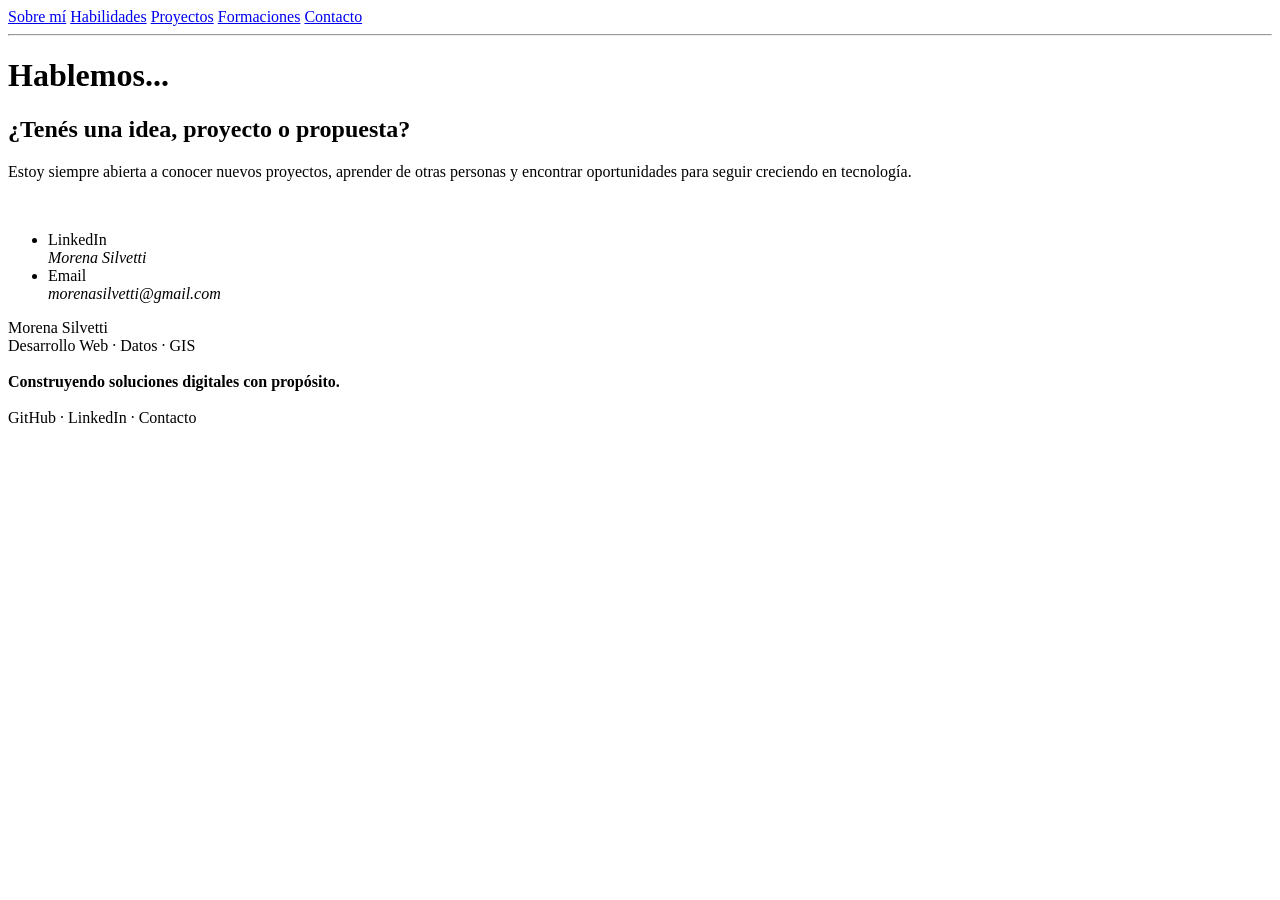
==== Portfolio/pages/contacto.html @ b26dd1dd "Primer commit Pre entrega 1 - Desarrollo web: CoderHouse" ====
<!DOCTYPE html>
<html>
    <head>
        <meta charset="UTF-8">
        <title>Morena Silvetti</title>
    </head>
    <body>
        <nav>            
            <a href="personal.html">Sobre mí</a>
            <a href="habilidades.html">Habilidades</a>
            <a href="proyectos.html">Proyectos</a>
            <a href="formaciones.html">Formaciones</a>
            <a href="contacto.html">Contacto</a>
         </nav>

         <hr>

        <h1>Hablemos...</h1>
        <h2>¿Tenés una idea, proyecto o propuesta?</h2>
        <p>Estoy siempre abierta a conocer nuevos proyectos, aprender de otras personas y encontrar oportunidades 
            para seguir creciendo en tecnología.</p>
           <br>
          
         <ul>
            <li>LinkedIn <br>
            <em>Morena Silvetti</em></li>            
            <li>Email <br>
            <em>morenasilvetti@gmail.com</em></li>            
         </ul>


<footer>
    Morena Silvetti <br>
Desarrollo Web · Datos · GIS <br>
<br>
<strong>Construyendo soluciones digitales con propósito.</strong>  <br>
<br>
GitHub · LinkedIn · Contacto <br>
</footer>
    </body>
</html>
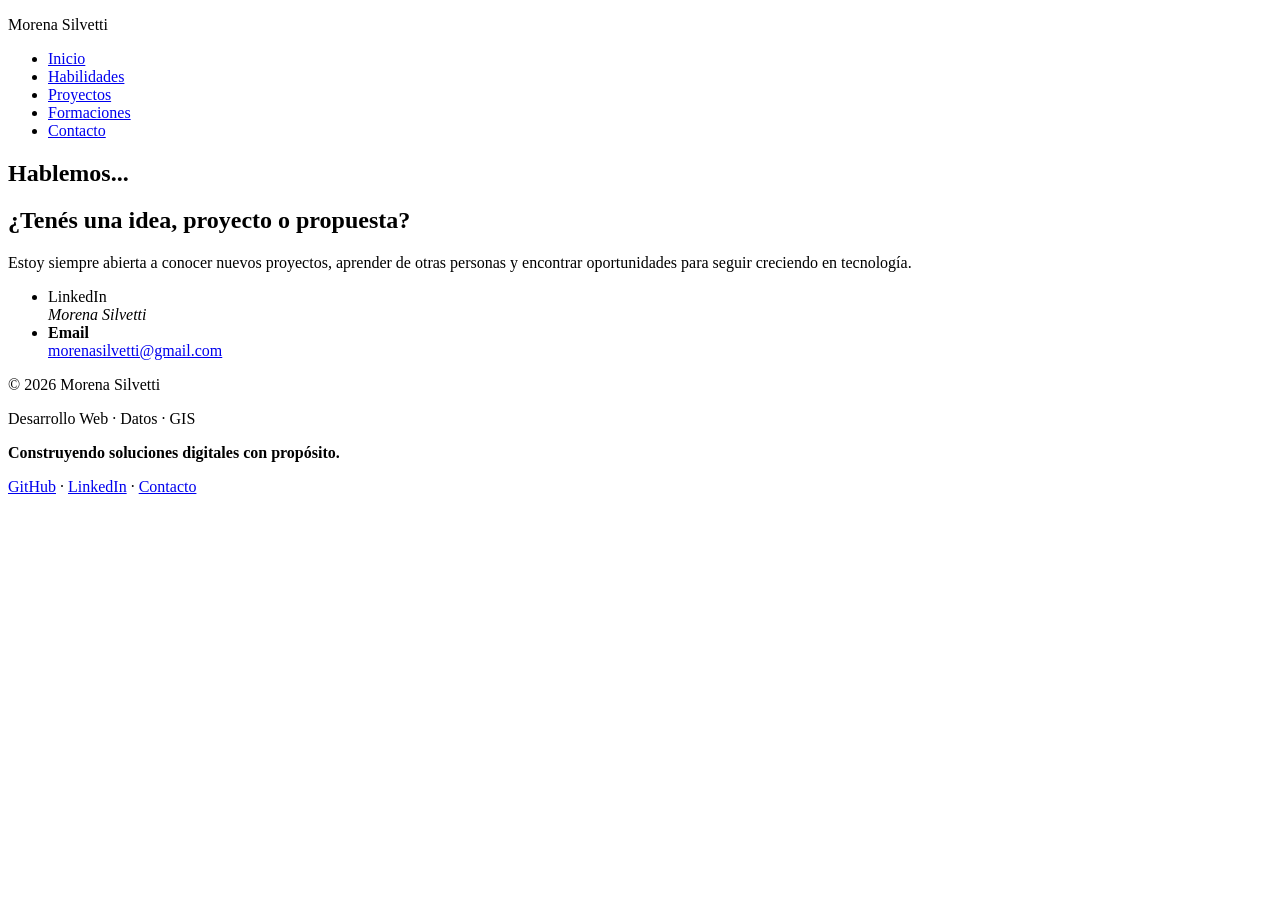
==== commit 35a5ce54: "Add files via upload" ====
--- a/Portfolio/pages/contacto.html
+++ b/Portfolio/pages/contacto.html
@@ -1,41 +1,59 @@
 <!DOCTYPE html>
-<html>
-    <head>
-        <meta charset="UTF-8">
-        <title>Morena Silvetti</title>
-    </head>
-    <body>
-        <nav>            
-            <a href="personal.html">Sobre mí</a>
-            <a href="habilidades.html">Habilidades</a>
-            <a href="proyectos.html">Proyectos</a>
-            <a href="formaciones.html">Formaciones</a>
-            <a href="contacto.html">Contacto</a>
-         </nav>
+<html lang="es">
 
-         <hr>
+<head>
+    <meta charset="UTF-8">
+    <meta name="viewport" content="width=device-width, initial-scale=1.0">
+    <title>Morena Silvetti</title>
+</head>
 
-        <h1>Hablemos...</h1>
-        <h2>¿Tenés una idea, proyecto o propuesta?</h2>
-        <p>Estoy siempre abierta a conocer nuevos proyectos, aprender de otras personas y encontrar oportunidades 
-            para seguir creciendo en tecnología.</p>
-           <br>
-          
-         <ul>
-            <li>LinkedIn <br>
-            <em>Morena Silvetti</em></li>            
-            <li>Email <br>
-            <em>morenasilvetti@gmail.com</em></li>            
-         </ul>
+<body>
+    <header>
+        <p>Morena Silvetti</p>
+        <nav>
+            <ul>
+                <li><a href="../index.html">Inicio</a></li>
+                <li><a href="habilidades.html">Habilidades</a></li>
+                <li><a href="proyectos.html">Proyectos</a></li>
+                <li><a href="formaciones.html">Formaciones</a></li>
+                <li><a href="contacto.html">Contacto</a></li>
+            </ul>
+        </nav>
+    </header>
+
+    <main>
+        <section>
+            <h1>Hablemos...</h1>
+            <h2>¿Tenés una idea, proyecto o propuesta?</h2>
+            <p>Estoy siempre abierta a conocer nuevos proyectos, aprender de otras personas y encontrar oportunidades
+                para seguir creciendo en tecnología.</p>
+        </section>
+
+        <section>
+
+            <ul>
+                <li>LinkedIn <br>
+                    <em>Morena Silvetti</em>
+                </li>
+                <li>
+                    <strong>Email</strong> <br>
+                    <a href="mailto:morenasilvetti@gmail.com">morenasilvetti@gmail.com</a>
+                </li>
+            </ul>
+        </section>
+    </main>
 
 
-<footer>
-    Morena Silvetti <br>
-Desarrollo Web · Datos · GIS <br>
-<br>
-<strong>Construyendo soluciones digitales con propósito.</strong>  <br>
-<br>
-GitHub · LinkedIn · Contacto <br>
-</footer>
-    </body>
+    <footer>
+        <p>© 2026 Morena Silvetti</p>
+        <p>Desarrollo Web · Datos · GIS</p>
+        <p><strong>Construyendo soluciones digitales con propósito.</strong></p>
+        <p>
+            <a href="https://github.com/Morenasilvetti" target="_blank">GitHub</a> ·
+            <a href="https://www.linkedin.com/in/morena-silvetti-6aa3b62a1" target="_blank">LinkedIn</a> ·
+            <a href="contacto.html">Contacto</a>
+        </p>
+    </footer>
+</body>
+
 </html>
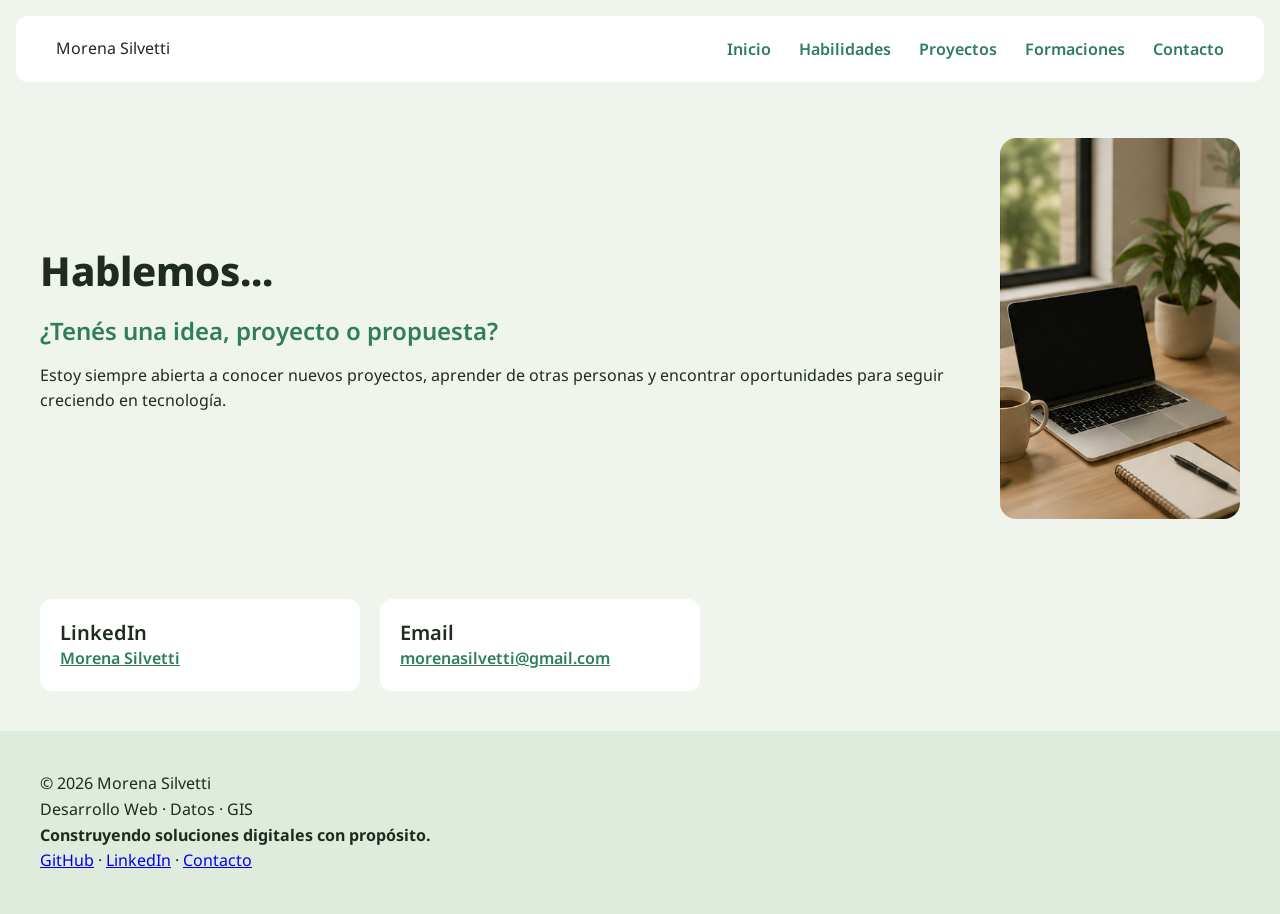
==== commit 40785da2: "Entrega 3" ====
--- a/Portfolio/pages/contacto.html
+++ b/Portfolio/pages/contacto.html
@@ -4,13 +4,15 @@
 <head>
     <meta charset="UTF-8">
     <meta name="viewport" content="width=device-width, initial-scale=1.0">
+    <!-- CSS-->
+    <link rel="stylesheet" href="../styles/styles.css">
     <title>Morena Silvetti</title>
 </head>
 
 <body>
-    <header>
+    <header class="encabezado">
         <p>Morena Silvetti</p>
-        <nav>
+        <nav class="menu">
             <ul>
                 <li><a href="../index.html">Inicio</a></li>
                 <li><a href="habilidades.html">Habilidades</a></li>
@@ -21,30 +23,30 @@
         </nav>
     </header>
 
-    <main>
-        <section>
-            <h1>Hablemos...</h1>
-            <h2>¿Tenés una idea, proyecto o propuesta?</h2>
-            <p>Estoy siempre abierta a conocer nuevos proyectos, aprender de otras personas y encontrar oportunidades
-                para seguir creciendo en tecnología.</p>
+    <main class="contenido">
+        <section class="contenedor">
+            <div class="contenedor-texto">
+                <h1>Hablemos...</h1>
+                <h2>¿Tenés una idea, proyecto o propuesta?</h2>
+                <p>Estoy siempre abierta a conocer nuevos proyectos, aprender de otras personas y encontrar
+                    oportunidades para seguir creciendo en tecnología.</p>
+            </div>
+            <img class="imagen-contacto" src="../assets/img/contacto.jpg" alt="computadora portátil">
         </section>
 
-        <section>
-
-            <ul>
-                <li>LinkedIn <br>
-                    <em>Morena Silvetti</em>
-                </li>
-                <li>
-                    <strong>Email</strong> <br>
-                    <a href="mailto:morenasilvetti@gmail.com">morenasilvetti@gmail.com</a>
-                </li>
-            </ul>
+        <section class="tarjetas">
+            <article class="card">
+                <h2>LinkedIn</h2>
+                <p><a href="https://www.linkedin.com/in/morena-silvetti-6aa3b62a1" target="_blank">Morena Silvetti</a></p>
+            </article>
+            <article class="card">
+                <h2>Email</h2>
+                <p><a href="mailto:morenasilvetti@gmail.com">morenasilvetti@gmail.com</a></p>
+            </article>
         </section>
     </main>
 
-
-    <footer>
+    <footer class="pie">
         <p>© 2026 Morena Silvetti</p>
         <p>Desarrollo Web · Datos · GIS</p>
         <p><strong>Construyendo soluciones digitales con propósito.</strong></p>
--- a/Portfolio/styles/styles.css
+++ b/Portfolio/styles/styles.css
@@ -0,0 +1,150 @@
+/* Noto Sans */
+@import url('https://fonts.googleapis.com/css2?family=Noto+Sans:ital,wght@0,100..900;1,100..900&display=swap');
+
+/* Reset universal */
+* {
+    box-sizing: border-box;
+    padding: 0;
+    margin: 0;
+}
+
+
+/* Paleta a usar
+   Fondo:      #EFF4EC (verde agrisado muy claro)
+   Superficie: #FFFFFF (navbar y tarjetas)
+   Acento:     #2E7D5B (verde oscuro) - enlaces, botón, h2
+   Texto:      #1E2B1E
+   Footer:     #DFEBDD (banda verde suave)
+*/
+
+/* General */
+body {
+    background-color: #EFF4EC;
+    color: #1E2B1E;
+    font-family: "Noto Sans", sans-serif;
+    margin: 0;
+}
+
+h1 {
+    font-size: 2.5rem;
+    font-weight: 800;
+}
+
+h2 {
+    font-size: 1.5rem;
+    font-weight: 600;
+    color: #2E7D5B;
+}
+
+p {
+    font-size: 1rem;
+    line-height: 1.6;
+}
+
+/* Header y nav */
+.encabezado {
+    background-color: #FFFFFF;
+    padding: 20px 40px;
+    display: flex;
+    justify-content: space-between;
+    align-items: center;
+    border-radius: 12px;
+    margin: 16px;
+}
+
+.menu ul {
+    display: flex;
+    gap: 28px;
+}
+
+.menu li {
+    list-style: none;
+}
+
+.menu a {
+    color: #2E7D5B;
+    font-weight: 600;
+    text-decoration: none;
+}
+
+/*Contenedores*/
+
+.contenedor {
+    display: flex;
+    align-items: center;
+    gap: 40px;
+    padding: 40px;
+}
+
+.contenedor-texto {
+    display: flex;
+    flex-direction: column;
+    gap: 16px;
+    align-items: flex-start;
+}
+
+.contenedor-imagen {
+    width: 45%;
+    border-radius: 16px;
+}
+
+.enlace-destacado {
+    background-color: #2E7D5B;
+    color: #EFF4EC;
+    font-weight: 700;
+    text-decoration: none;
+    padding: 12px 24px;
+    border-radius: 8px;
+}
+
+.contenedor-imagen img {
+    max-width: 100%;
+    border-radius: 16px;
+}
+
+.card a {
+    color: #2E7D5B;
+    font-weight: 600;
+}
+
+/*Tarjetas*/
+
+.tarjetas {
+    display: flex;
+    flex-wrap: wrap;
+    gap: 20px;
+    padding: 40px;
+}
+
+.card {
+    background-color: #FFFFFF;
+    padding: 20px;    
+    border-radius: 12px;
+    width: 320px;
+}
+
+.card h2 {
+    font-size: 1.25rem;
+    color: #1E2B1E;
+}
+
+.card h3 {
+    font-size: 1.25rem;
+    color: #1E2B1E;
+}
+
+.card img {
+    max-width: 100%;
+    border-radius: 8px;
+}
+
+.imagen-contacto {
+    width: 20%;
+    border-radius: 16px;
+}
+
+/* Footer */
+.pie {
+    background-color: #DFEBDD;
+    padding: 40px;
+}
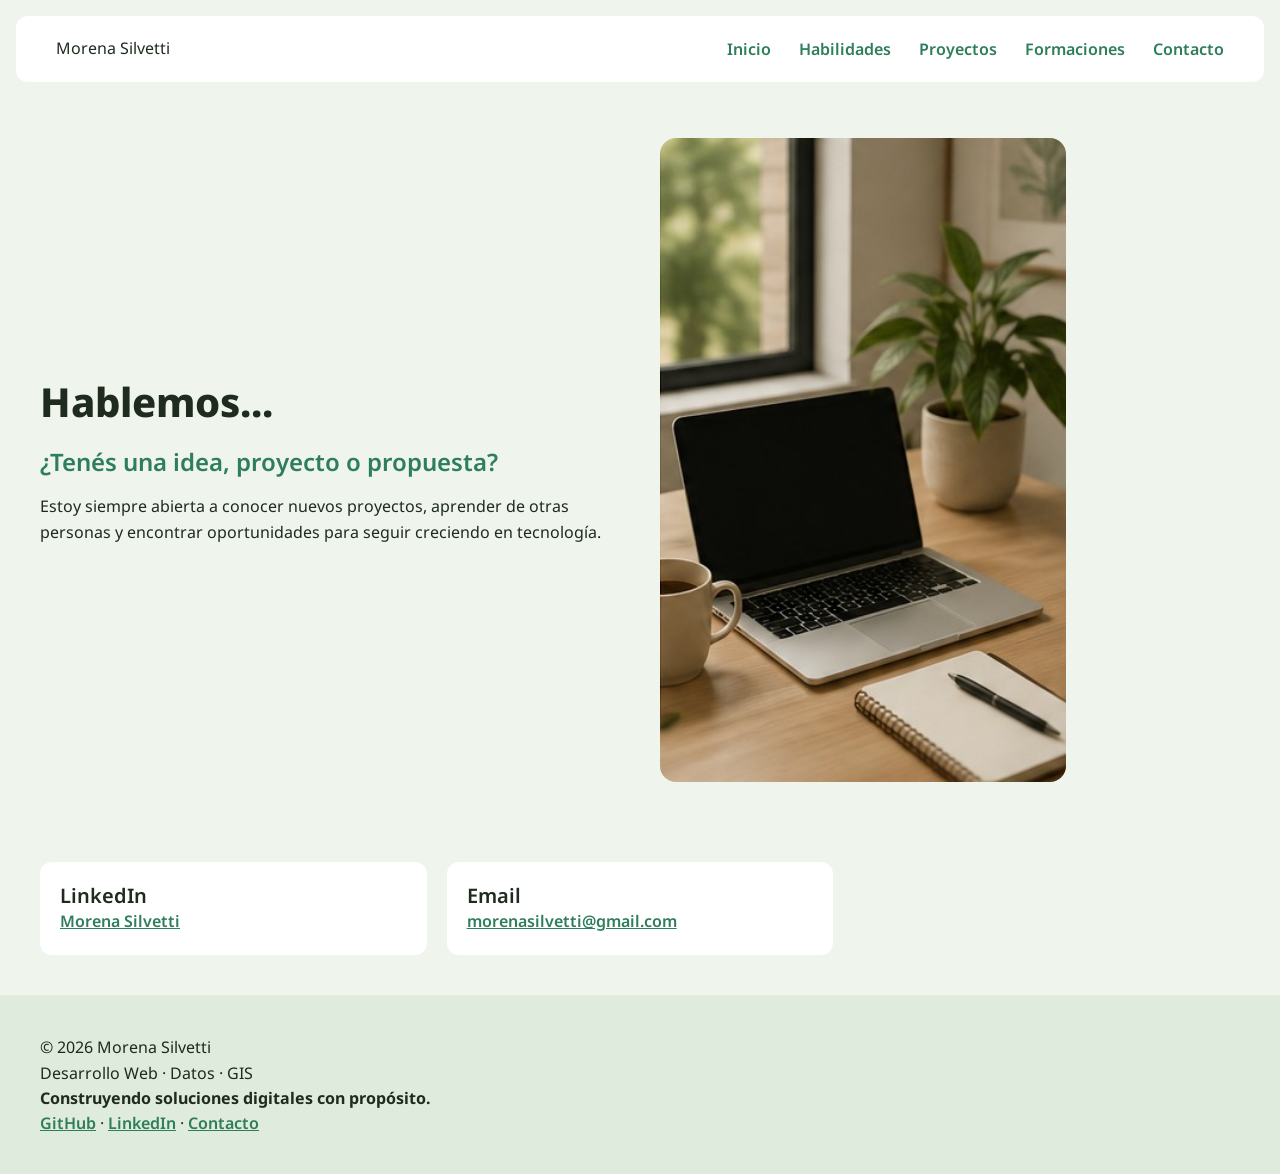
==== commit ec6918b4: "TP4: grid, mobile-first y media query Vista responsive en todos los HTMLs" ====
--- a/Portfolio/pages/contacto.html
+++ b/Portfolio/pages/contacto.html
@@ -46,15 +46,13 @@
         </section>
     </main>
 
-    <footer class="pie">
+        <footer class="pie">
         <p>© 2026 Morena Silvetti</p>
         <p>Desarrollo Web · Datos · GIS</p>
         <p><strong>Construyendo soluciones digitales con propósito.</strong></p>
-        <p>
-            <a href="https://github.com/Morenasilvetti" target="_blank">GitHub</a> ·
-            <a href="https://www.linkedin.com/in/morena-silvetti-6aa3b62a1" target="_blank">LinkedIn</a> ·
-            <a href="contacto.html">Contacto</a>
-        </p>
+        <a href="https://github.com/Morenasilvetti" target="_blank">GitHub</a> ·
+        <a href="https://www.linkedin.com/in/morena-silvetti-6aa3b62a1" target="_blank">LinkedIn</a> ·
+        <a href="contacto.html">Contacto</a>
     </footer>
 </body>
 
--- a/Portfolio/styles/styles.css
+++ b/Portfolio/styles/styles.css
@@ -7,7 +7,6 @@
     padding: 0;
     margin: 0;
 }
-
 
 /* Paleta a usar
    Fondo:      #EFF4EC (verde agrisado muy claro)
@@ -17,21 +16,22 @@
    Footer:     #DFEBDD (banda verde suave)
 */
 
+/* Mobile*/
+
 /* General */
 body {
     background-color: #EFF4EC;
     color: #1E2B1E;
     font-family: "Noto Sans", sans-serif;
-    margin: 0;
 }
 
 h1 {
-    font-size: 2.5rem;
+    font-size: 2rem;
     font-weight: 800;
 }
 
 h2 {
-    font-size: 1.5rem;
+    font-size: 1.25rem;
     font-weight: 600;
     color: #2E7D5B;
 }
@@ -41,20 +41,23 @@
     line-height: 1.6;
 }
 
-/* Header y nav */
+/* Header y nav: apilados en mobile */
 .encabezado {
     background-color: #FFFFFF;
-    padding: 20px 40px;
+    padding: 16px 20px;
     display: flex;
-    justify-content: space-between;
+    flex-direction: column;
     align-items: center;
+    gap: 12px;
     border-radius: 12px;
-    margin: 16px;
+    margin: 12px;
 }
 
 .menu ul {
     display: flex;
-    gap: 28px;
+    flex-wrap: wrap;
+    justify-content: center;
+    gap: 16px;
 }
 
 .menu li {
@@ -67,16 +70,18 @@
     text-decoration: none;
 }
 
-/*Contenedores*/
-
+/* Contenedores*/
 .contenedor {
-    display: flex;
-    align-items: center;
-    gap: 40px;
-    padding: 40px;
+    display: grid;
+    grid-template-areas:
+        "texto"
+        "imagen";
+    gap: 24px;
+    padding: 20px;
 }
 
 .contenedor-texto {
+    grid-area: texto;
     display: flex;
     flex-direction: column;
     gap: 16px;
@@ -84,7 +89,19 @@
 }
 
 .contenedor-imagen {
-    width: 45%;
+    grid-area: imagen;
+    width: 100%;
+    border-radius: 16px;
+}
+
+.contenedor-imagen img {
+    max-width: 100%;
+    border-radius: 16px;
+}
+
+.imagen-contacto {
+    grid-area: imagen;
+    width: 100%;
     border-radius: 16px;
 }
 
@@ -97,30 +114,18 @@
     border-radius: 8px;
 }
 
-.contenedor-imagen img {
-    max-width: 100%;
-    border-radius: 16px;
-}
-
-.card a {
-    color: #2E7D5B;
-    font-weight: 600;
-}
-
-/*Tarjetas*/
-
+/* Tarjetas*/
 .tarjetas {
-    display: flex;
-    flex-wrap: wrap;
+    display: grid;
+    grid-template-columns: 1fr;
     gap: 20px;
-    padding: 40px;
+    padding: 20px;
 }
 
 .card {
     background-color: #FFFFFF;
-    padding: 20px;    
+    padding: 20px;
     border-radius: 12px;
-    width: 320px;
 }
 
 .card h2 {
@@ -138,13 +143,65 @@
     border-radius: 8px;
 }
 
-.imagen-contacto {
-    width: 20%;
-    border-radius: 16px;
+.card a {
+    color: #2E7D5B;
+    font-weight: 600;
 }
 
 /* Footer */
 .pie {
     background-color: #DFEBDD;
-    padding: 40px;
+    padding: 24px 20px;
+}
+
+.pie a {
+    color: #2E7D5B;
+    font-weight: 600;
+}
+
+/* Desktop*/
+@media (min-width: 1024px) {
+
+    h1 {
+        font-size: 2.5rem;
+    }
+
+    h2 {
+        font-size: 1.5rem;
+    }
+
+    /* Navbar vuelve a fila */
+    .encabezado {
+        flex-direction: row;
+        justify-content: space-between;
+        padding: 20px 40px;
+        margin: 16px;
+    }
+
+    .menu ul {
+        gap: 28px;
+    }
+
+    /* Contenedor: de 1 columna a 2 */
+    .contenedor {
+        grid-template-columns: 1fr 1fr;
+        grid-template-areas: "texto imagen";
+        align-items: center;
+        gap: 40px;
+        padding: 40px;
+    }
+
+    .imagen-contacto {
+        width: 70%;
+    }
+
+    /* Tarjetas: de 1 columna a 3 */
+    .tarjetas {
+        grid-template-columns: repeat(3, 1fr);
+        padding: 40px;
+    }
+
+    .pie {
+        padding: 40px;
+    }
 }
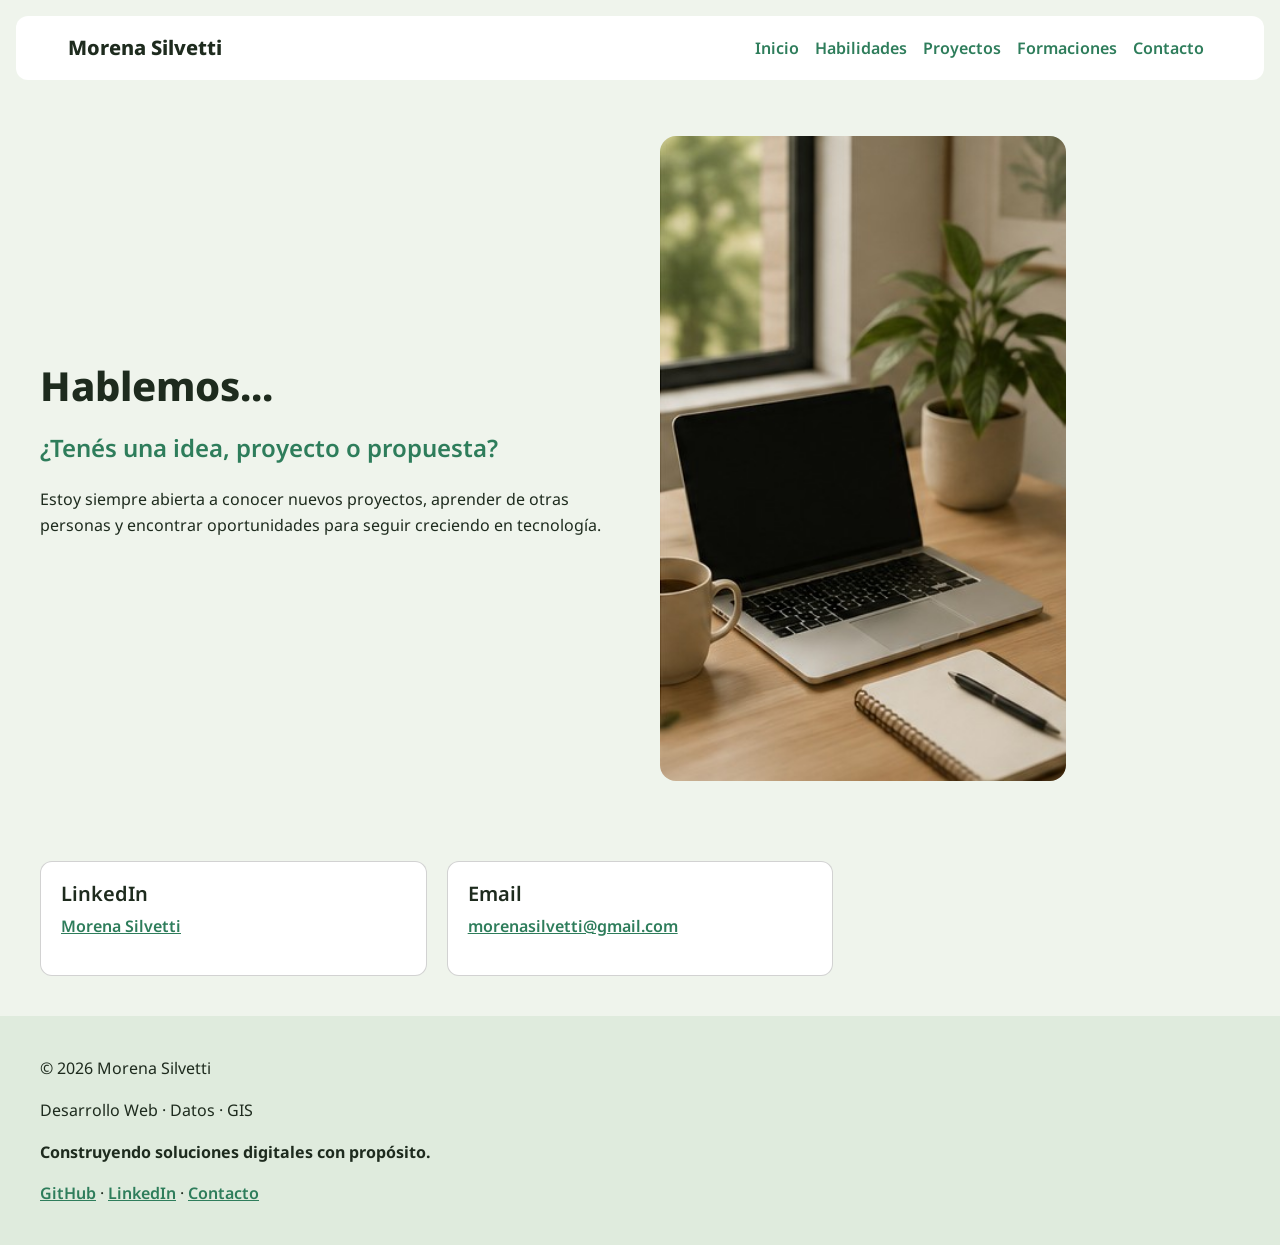
==== commit 4930f78a: "TP5: Integración de Bootstrap" ====
--- a/Portfolio/pages/contacto.html
+++ b/Portfolio/pages/contacto.html
@@ -4,22 +4,32 @@
 <head>
     <meta charset="UTF-8">
     <meta name="viewport" content="width=device-width, initial-scale=1.0">
-    <!-- CSS-->
+    <!-- Bootstrap CSS -->
+    <link href="https://cdn.jsdelivr.net/npm/bootstrap@5.3.3/dist/css/bootstrap.min.css" rel="stylesheet">
+    <!-- CSS propio -->
     <link rel="stylesheet" href="../styles/styles.css">
     <title>Morena Silvetti</title>
 </head>
 
 <body>
-    <header class="encabezado">
-        <p>Morena Silvetti</p>
-        <nav class="menu">
-            <ul>
-                <li><a href="../index.html">Inicio</a></li>
-                <li><a href="habilidades.html">Habilidades</a></li>
-                <li><a href="proyectos.html">Proyectos</a></li>
-                <li><a href="formaciones.html">Formaciones</a></li>
-                <li><a href="contacto.html">Contacto</a></li>
-            </ul>
+    <header>
+        <nav class="navbar navbar-expand-lg nav-propia">
+            <div class="container-fluid">
+                <a class="navbar-brand" href="../index.html">Morena Silvetti</a>
+                <button class="navbar-toggler" type="button" data-bs-toggle="collapse" data-bs-target="#menuNav"
+                    aria-controls="menuNav" aria-expanded="false" aria-label="Abrir menú">
+                    <span class="navbar-toggler-icon"></span>
+                </button>
+                <div class="collapse navbar-collapse" id="menuNav">
+                    <ul class="navbar-nav ms-auto">
+                        <li class="nav-item"><a class="nav-link" href="../index.html">Inicio</a></li>
+                        <li class="nav-item"><a class="nav-link" href="habilidades.html">Habilidades</a></li>
+                        <li class="nav-item"><a class="nav-link" href="proyectos.html">Proyectos</a></li>
+                        <li class="nav-item"><a class="nav-link" href="formaciones.html">Formaciones</a></li>
+                        <li class="nav-item"><a class="nav-link" href="contacto.html">Contacto</a></li>
+                    </ul>
+                </div>
+            </div>
         </nav>
     </header>
 
@@ -31,13 +41,15 @@
                 <p>Estoy siempre abierta a conocer nuevos proyectos, aprender de otras personas y encontrar
                     oportunidades para seguir creciendo en tecnología.</p>
             </div>
-            <img class="imagen-contacto" src="../assets/img/contacto.jpg" alt="computadora portátil">
+            <img class="imagen-contacto" src="../assets/img/contacto.jpg"
+                alt="Escritorio con una notebook, un cuaderno y plantas">
         </section>
 
         <section class="tarjetas">
             <article class="card">
                 <h2>LinkedIn</h2>
-                <p><a href="https://www.linkedin.com/in/morena-silvetti-6aa3b62a1" target="_blank">Morena Silvetti</a></p>
+                <p><a href="https://www.linkedin.com/in/morena-silvetti-6aa3b62a1" target="_blank">Morena
+                        Silvetti</a></p>
             </article>
             <article class="card">
                 <h2>Email</h2>
@@ -46,7 +58,7 @@
         </section>
     </main>
 
-        <footer class="pie">
+    <footer class="pie">
         <p>© 2026 Morena Silvetti</p>
         <p>Desarrollo Web · Datos · GIS</p>
         <p><strong>Construyendo soluciones digitales con propósito.</strong></p>
@@ -54,6 +66,9 @@
         <a href="https://www.linkedin.com/in/morena-silvetti-6aa3b62a1" target="_blank">LinkedIn</a> ·
         <a href="contacto.html">Contacto</a>
     </footer>
+
+    <!-- Bootstrap JS -->
+    <script src="https://cdn.jsdelivr.net/npm/bootstrap@5.3.3/dist/js/bootstrap.bundle.min.js"></script>
 </body>
 
 </html>
--- a/Portfolio/styles/styles.css
+++ b/Portfolio/styles/styles.css
@@ -16,7 +16,7 @@
    Footer:     #DFEBDD (banda verde suave)
 */
 
-/* Mobile*/
+/* Mobile */
 
 /* General */
 body {
@@ -41,36 +41,25 @@
     line-height: 1.6;
 }
 
-/* Header y nav: apilados en mobile */
-.encabezado {
+/* Navbar Bootstrap*/
+.nav-propia {
     background-color: #FFFFFF;
-    padding: 16px 20px;
-    display: flex;
-    flex-direction: column;
-    align-items: center;
-    gap: 12px;
     border-radius: 12px;
     margin: 12px;
-}
-
-.menu ul {
-    display: flex;
-    flex-wrap: wrap;
-    justify-content: center;
-    gap: 16px;
-}
-
-.menu li {
-    list-style: none;
-}
-
-.menu a {
-    color: #2E7D5B;
-    font-weight: 600;
-    text-decoration: none;
-}
-
-/* Contenedores*/
+    padding: 8px 16px;
+}
+
+.nav-propia .navbar-brand {
+    font-weight: 800;
+    color: #1E2B1E;
+}
+
+.nav-propia .nav-link {
+    color: #2E7D5B;
+    font-weight: 600;
+}
+
+/* Contenedores */
 .contenedor {
     display: grid;
     grid-template-areas:
@@ -114,7 +103,7 @@
     border-radius: 8px;
 }
 
-/* Tarjetas*/
+/* Tarjetas */
 .tarjetas {
     display: grid;
     grid-template-columns: 1fr;
@@ -148,6 +137,23 @@
     font-weight: 600;
 }
 
+/* Galería */
+.galeria {
+    padding: 20px;
+}
+
+.galeria .carousel {
+    border-radius: 16px;
+    overflow: hidden;
+    max-width: 800px;
+    margin: 0 auto;
+}
+
+.galeria img {
+    height: 300px;
+    object-fit: cover;
+}
+
 /* Footer */
 .pie {
     background-color: #DFEBDD;
@@ -159,7 +165,46 @@
     font-weight: 600;
 }
 
-/* Desktop*/
+/* Estados interactivos */
+.nav-propia .nav-link,
+.enlace-destacado,
+.pie a,
+.card a,
+.card {
+    transition: all 0.3s ease;
+}
+
+.nav-propia .nav-link:hover,
+.nav-propia .nav-link:focus {
+    color: #1E2B1E;
+}
+
+.nav-propia .nav-link:active {
+    color: #14402F;
+}
+
+.enlace-destacado:hover,
+.enlace-destacado:focus {
+    background-color: #1F5A42;
+}
+
+.enlace-destacado:active {
+    background-color: #14402F;
+}
+
+.pie a:hover,
+.pie a:focus,
+.card a:hover,
+.card a:focus {
+    color: #1F5A42;
+    text-decoration: underline;
+}
+
+.card:hover {
+    background-color: #DFEBDD;
+}
+
+/* Desktop */
 @media (min-width: 1024px) {
 
     h1 {
@@ -170,16 +215,9 @@
         font-size: 1.5rem;
     }
 
-    /* Navbar vuelve a fila */
-    .encabezado {
-        flex-direction: row;
-        justify-content: space-between;
-        padding: 20px 40px;
+    .nav-propia {
         margin: 16px;
-    }
-
-    .menu ul {
-        gap: 28px;
+        padding: 12px 40px;
     }
 
     /* Contenedor: de 1 columna a 2 */
